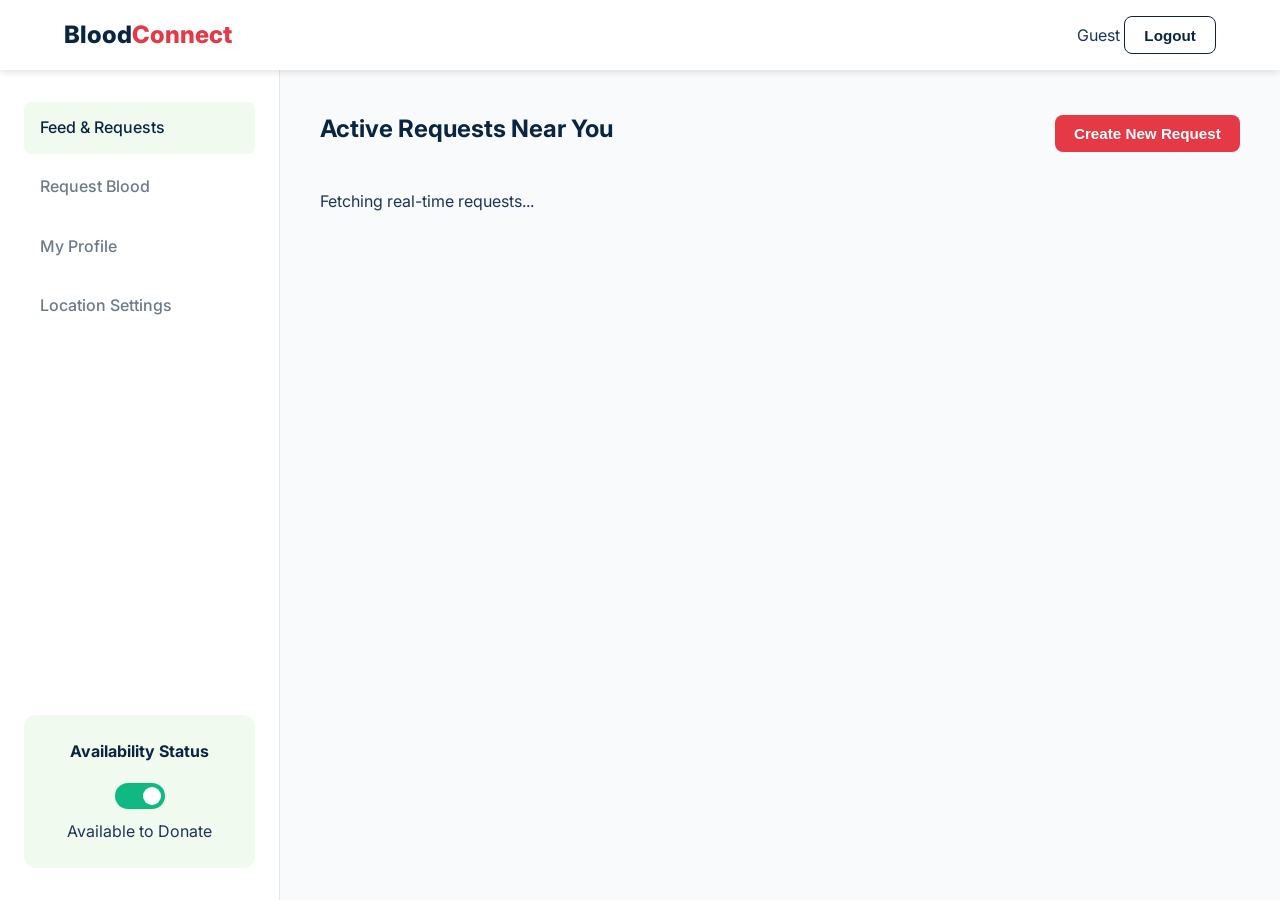
==== dashboard.html @ 0894acb3 "Blood Connect - Full project with Admin Dashboard, Events, and localStorage" ====
<!DOCTYPE html>
<html lang="en">
<head>
  <meta charset="UTF-8">
  <meta name="viewport" content="width=device-width, initial-scale=1.0">
  <title>Dashboard - Blood Connect</title>
  <link rel="stylesheet" href="css/style.css">
  <link href="https://fonts.googleapis.com/css2?family=Inter:wght@400;500;600;700&display=swap" rel="stylesheet">
</head>
<body class="dashboard-body">
  <header class="navbar dashboard-nav">
    <div class="logo">Blood<span>Connect</span></div>
    <div class="user-controls">
      <span id="userGreeting" class="user-greeting">Loading...</span>
      <button id="logoutBtn" class="btn btn-outline btn-small">Logout</button>
    </div>
  </header>

  <div class="dashboard-container">
    <aside class="sidebar">
      <nav class="side-nav">
        <a href="#" class="active" id="navFeed">Feed & Requests</a>
        <a href="request-blood.html" id="navRequest">Request Blood</a>
        <a href="#" id="navProfile">My Profile</a>
        <a href="#" id="navLocation">Location Settings</a>
      </nav>
      
      <div class="status-card">
        <h4>Availability Status</h4>
        <label class="toggle">
          <input type="checkbox" id="availabilityToggle" checked>
          <span class="slider round"></span>
        </label>
        <p id="availabilityText">Available to Donate</p>
      </div>
    </aside>

    <main class="dashboard-main">
      <div class="dashboard-header">
        <h2>Active Requests Near You</h2>
        <button class="btn btn-primary" id="newRequestBtn">Create New Request</button>
      </div>
      
      <div class="requests-feed" id="requestsFeed">
        <!-- JS will populate cards here -->
        <div class="loading-state">Fetching real-time requests...</div>
      </div>
    </main>
  </div>

  <!-- Real-time Match Notification Toast -->
  <div id="toastContainer" class="toast-container hidden">
    <div class="toast">
      <div class="toast-icon">⚠️</div>
      <div class="toast-content">
        <h4>Match Found!</h4>
        <p>A recipient needs O+ blood 2.5km away.</p>
      </div>
      <button class="toast-close">&times;</button>
    </div>
  </div>

  <script src="js/app.js" type="module"></script>
</body>
</html>
---- css/style.css ----
/* Base Variables - Blood Connect Deep/Medical Theme */
:root {
  --primary-red: #E63946;
  --primary-red-hover: #D62828;
  --dark-blue: #0A2540;
  --light-blue: #A8DADC;
  --bg-color: #F1FAEE;
  --white: #FFFFFF;
  --text-dark: #1D3557;
  --text-muted: #6C7A89;
  --border-color: #E2E8F0;
  --shadow-sm: 0 4px 6px -1px rgba(0, 0, 0, 0.1);
  --shadow-md: 0 10px 15px -3px rgba(0, 0, 0, 0.1);
  --shadow-lg: 0 20px 25px -5px rgba(0, 0, 0, 0.1);
  --transition: all 0.3s ease;
}

* {
  box-sizing: border-box;
  margin: 0;
  padding: 0;
}

body {
  font-family: 'Inter', sans-serif;
  background-color: var(--bg-color);
  color: var(--text-dark);
  line-height: 1.6;
}

/* Typography */
h1, h2, h3, h4 {
  color: var(--dark-blue);
  font-weight: 700;
  margin-bottom: 0.5rem;
}

.highlight {
  color: var(--primary-red);
}

/* Buttons */
.btn {
  display: inline-block;
  padding: 0.6rem 1.2rem;
  border-radius: 8px;
  font-weight: 600;
  font-size: 0.95rem;
  cursor: pointer;
  transition: var(--transition);
  border: none;
  text-align: center;
}

.btn-primary {
  background-color: var(--primary-red);
  color: var(--white);
}

.btn-primary:hover {
  background-color: var(--primary-red-hover);
  transform: translateY(-2px);
  box-shadow: var(--shadow-sm);
}

.btn-secondary {
  background-color: var(--dark-blue);
  color: var(--white);
}

.btn-secondary:hover {
  background-color: #1a416a;
  transform: translateY(-2px);
}

.btn-outline {
  background-color: transparent;
  color: var(--dark-blue);
  border: 1px solid var(--dark-blue);
}

.btn-outline:hover {
  background-color: var(--dark-blue);
  color: var(--white);
}

.btn-large {
  padding: 0.8rem 2rem;
  font-size: 1.1rem;
}

.full-width {
  width: 100%;
}

/* Navbar */
.navbar {
  display: flex;
  justify-content: space-between;
  align-items: center;
  padding: 1rem 5%;
  background-color: var(--white);
  box-shadow: var(--shadow-sm);
  position: sticky;
  top: 0;
  z-index: 100;
}

.logo {
  font-size: 1.5rem;
  font-weight: 800;
  color: var(--dark-blue);
}

.logo span {
  color: var(--primary-red);
}

/* Hero Section */
.hero {
  height: calc(100vh - 70px);
  display: flex;
  align-items: center;
  justify-content: space-between;
  text-align: left;
  background: linear-gradient(135deg, var(--bg-color) 0%, #e0eaf5 100%);
  padding: 2rem 5%;
  gap: 2rem;
}

.hero-content {
  flex: 1;
  max-width: 600px;
}

.hero h1 {
  font-size: 4rem;
  line-height: 1.1;
  margin-bottom: 1.5rem;
}

.hero p {
  font-size: 1.2rem;
  color: var(--text-muted);
  margin-bottom: 2.5rem;
}

.cta-group {
  display: flex;
  gap: 1rem;
  justify-content: flex-start;
}

/* Hero Carousel Elements */
.hero-image-slider {
  flex: 1;
  max-width: 500px;
  height: 400px;
  position: relative;
  border-radius: 16px;
  overflow: hidden;
  box-shadow: var(--shadow-lg);
}

.slide {
  position: absolute;
  top: 0;
  left: 0;
  width: 100%;
  height: 100%;
  object-fit: cover;
  opacity: 0;
  animation: fadeSlider 8s infinite ease-in-out;
}

.slide-1 {
  animation-delay: 0s;
}

.slide-2 {
  opacity: 0;
  animation-delay: 4s;
}

@keyframes fadeSlider {
  0%, 45% { opacity: 1; }
  50%, 95% { opacity: 0; }
  100% { opacity: 1; }
}

@media (max-width: 768px) {
  .hero {
    flex-direction: column;
    text-align: center;
    height: auto;
    padding-top: 4rem;
    padding-bottom: 4rem;
  }
  .hero-content {
    max-width: 100%;
  }
  .cta-group {
    justify-content: center;
  }
  .hero-image-slider {
    width: 100%;
    margin-top: 2rem;
    height: 300px;
  }
}

/* Features */
.features {
  display: grid;
  grid-template-columns: repeat(auto-fit, minmax(300px, 1fr));
  gap: 2rem;
  padding: 5rem 5%;
  background-color: var(--white);
}

.feature-card {
  padding: 2.5rem;
  border-radius: 16px;
  background: var(--white);
  box-shadow: var(--shadow-sm);
  transition: var(--transition);
  border: 1px solid var(--border-color);
  text-align: center;
}

.feature-card:hover {
  transform: translateY(-5px);
  box-shadow: var(--shadow-md);
}

.feature-icon {
  font-size: 3rem;
  margin-bottom: 1rem;
}

/* Modals */
.hidden {
  display: none !important;
}

.modal {
  position: fixed;
  top: 0; left: 0; right: 0; bottom: 0;
  background-color: rgba(10, 37, 64, 0.6);
  backdrop-filter: blur(5px);
  display: flex;
  align-items: center;
  justify-content: center;
  z-index: 1000;
}

.modal-content {
  background: var(--white);
  padding: 2.5rem;
  border-radius: 16px;
  width: 100%;
  max-width: 450px;
  position: relative;
  box-shadow: var(--shadow-lg);
  animation: fadeIn 0.3s ease-out;
}

@keyframes fadeIn {
  from { opacity: 0; transform: scale(0.95); }
  to { opacity: 1; transform: scale(1); }
}

.close-btn {
  position: absolute;
  top: 1.5rem;
  right: 1.5rem;
  font-size: 1.5rem;
  cursor: pointer;
  color: var(--text-muted);
  transition: var(--transition);
}

.close-btn:hover {
  color: var(--primary-red);
}

.form-group {
  margin-bottom: 1.2rem;
}

.form-group label {
  display: block;
  font-weight: 500;
  margin-bottom: 0.5rem;
  color: var(--dark-blue);
}

.form-group input, .form-group select {
  width: 100%;
  padding: 0.8rem;
  border: 1px solid var(--border-color);
  border-radius: 8px;
  font-family: inherit;
  font-size: 1rem;
  transition: var(--transition);
}

.form-group input:focus, .form-group select:focus {
  outline: none;
  border-color: var(--light-blue);
  box-shadow: 0 0 0 3px rgba(168, 218, 220, 0.4);
}

.auth-switch {
  margin-top: 1.5rem;
  text-align: center;
  font-size: 0.9rem;
}

.auth-switch a {
  color: var(--primary-red);
  text-decoration: none;
  font-weight: 600;
}

/* Dashboard Specific Layout */
.dashboard-body {
  background-color: #F8FAFC;
}

.dashboard-container {
  display: flex;
  min-height: calc(100vh - 70px);
}

.sidebar {
  width: 280px;
  background-color: var(--white);
  border-right: 1px solid var(--border-color);
  padding: 2rem 1.5rem;
  display: flex;
  flex-direction: column;
}

.side-nav a {
  display: block;
  padding: 0.8rem 1rem;
  color: var(--text-muted);
  text-decoration: none;
  border-radius: 8px;
  margin-bottom: 0.5rem;
  font-weight: 500;
  transition: var(--transition);
}

.side-nav a:hover, .side-nav a.active {
  background-color: var(--bg-color);
  color: var(--dark-blue);
}

.status-card {
  margin-top: auto;
  background: var(--bg-color);
  padding: 1.5rem;
  border-radius: 12px;
  text-align: center;
}

.dashboard-main {
  flex: 1;
  padding: 2.5rem;
}

.dashboard-header {
  display: flex;
  justify-content: space-between;
  align-items: center;
  margin-bottom: 2rem;
}

.requests-feed {
  display: flex;
  flex-direction: column;
  gap: 1.5rem;
}

.request-card {
  background: var(--white);
  padding: 1.5rem;
  border-radius: 12px;
  border-left: 5px solid var(--primary-red);
  box-shadow: var(--shadow-sm);
  display: flex;
  justify-content: space-between;
  align-items: center;
}

.request-info h3 {
  margin-bottom: 0.2rem;
}

.location-distance {
  color: var(--text-muted);
  font-size: 0.9rem;
  display: flex;
  align-items: center;
  gap: 0.4rem;
}

.blood-badge {
  background-color: #fee2e2;
  color: var(--primary-red);
  padding: 0.5rem 1rem;
  border-radius: 20px;
  font-weight: 700;
  font-size: 1.2rem;
}

/* Toggle Switch */
.toggle { position: relative; display: inline-block; width: 50px; height: 26px; margin: 10px 0; }
.toggle input { opacity: 0; width: 0; height: 0; }
.slider { position: absolute; cursor: pointer; top: 0; left: 0; right: 0; bottom: 0; background-color: #ccc; transition: .4s; }
.slider:before { position: absolute; content: ""; height: 18px; width: 18px; left: 4px; bottom: 4px; background-color: white; transition: .4s; }
input:checked + .slider { background-color: #10B981; }
input:checked + .slider:before { transform: translateX(24px); }
.slider.round { border-radius: 34px; }
.slider.round:before { border-radius: 50%; }

/* Toast Notification */
.toast-container {
  position: fixed;
  bottom: 2rem;
  right: 2rem;
  z-index: 2000;
}

.toast {
  background: var(--white);
  border-left: 6px solid var(--primary-red);
  box-shadow: var(--shadow-lg);
  padding: 1rem 1.5rem;
  border-radius: 8px;
  display: flex;
  align-items: center;
  gap: 1rem;
  animation: slideInRight 0.5s ease-out;
}

@keyframes slideInRight {
  from { transform: translateX(100%); opacity: 0; }
  to { transform: translateX(0); opacity: 1; }
}
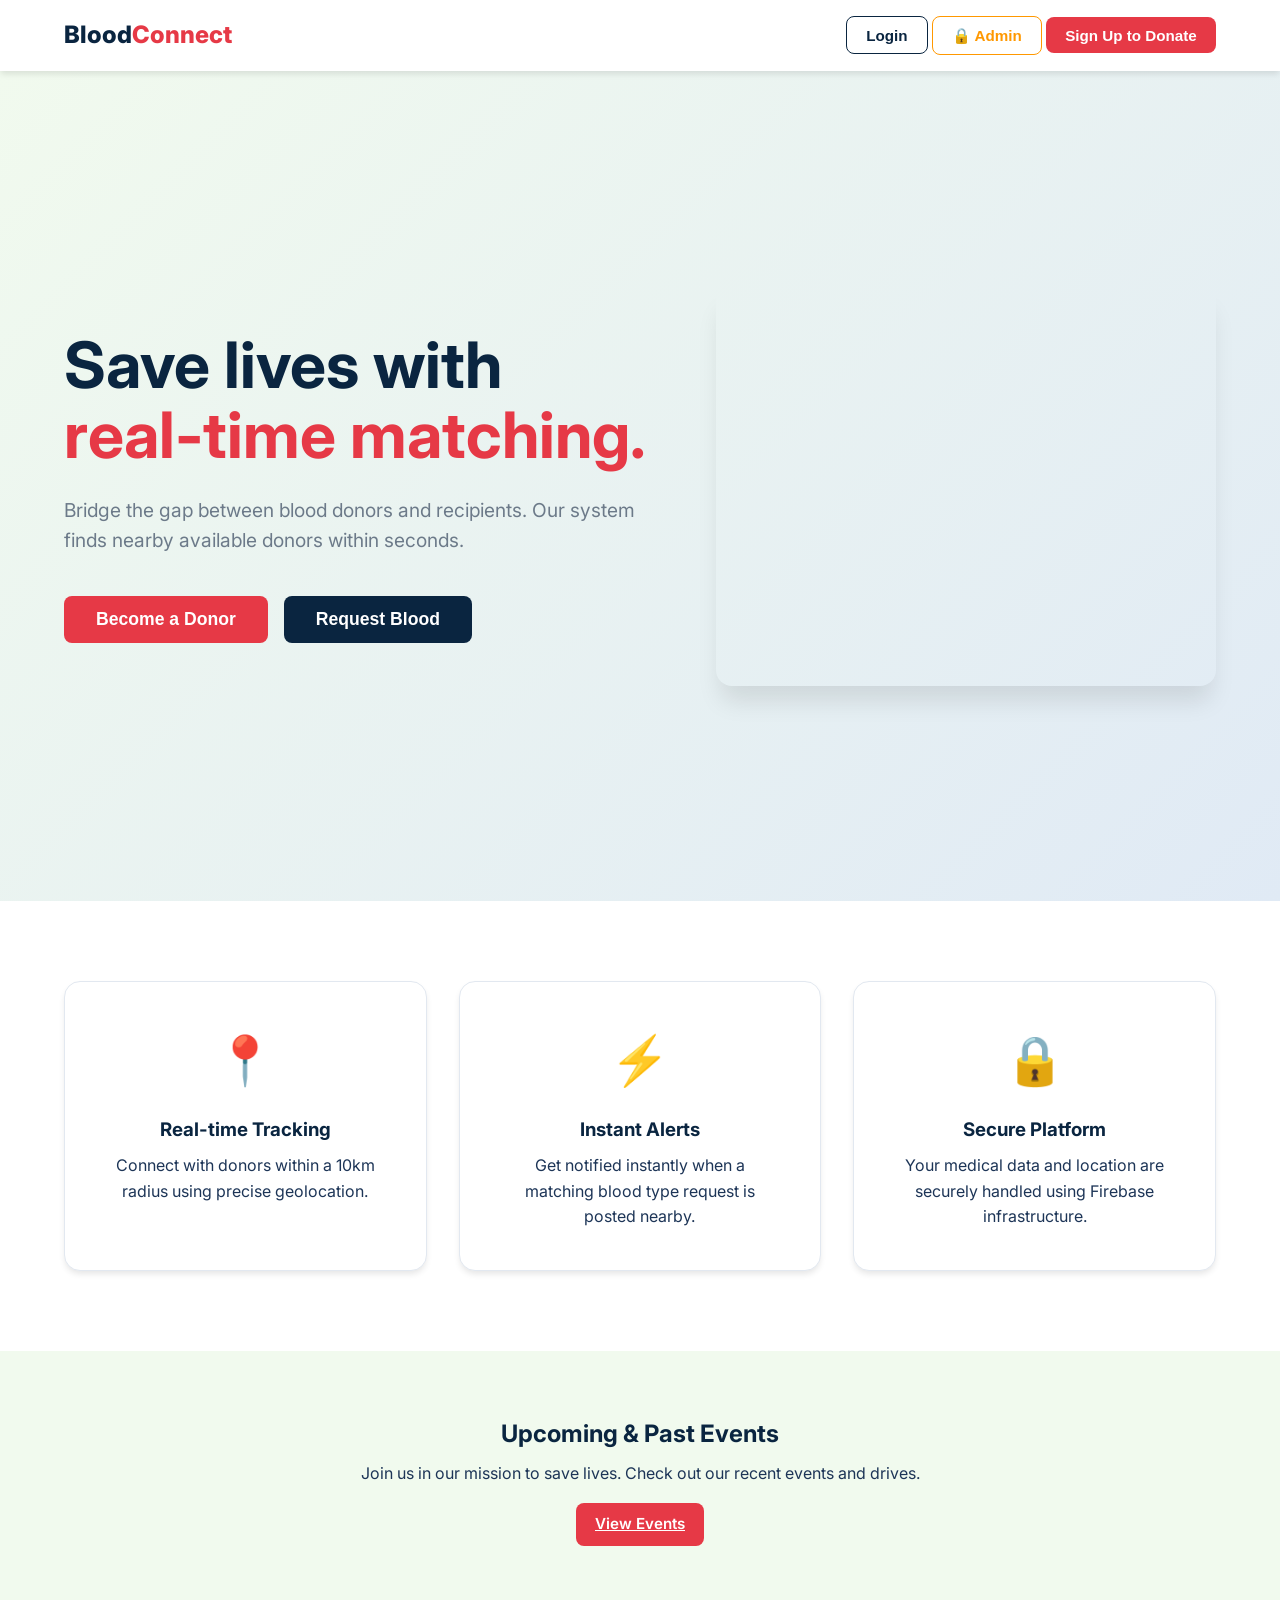
==== commit 9d7f5b27: "feat: Add Feed, Profile, and Location Settings panels to dashboard" ====
--- a/dashboard.html
+++ b/dashboard.html
@@ -6,6 +6,111 @@
   <title>Dashboard - Blood Connect</title>
   <link rel="stylesheet" href="css/style.css">
   <link href="https://fonts.googleapis.com/css2?family=Inter:wght@400;500;600;700&display=swap" rel="stylesheet">
+  <style>
+    .panel { display: none; }
+    .panel.active { display: block; }
+
+    /* Request Cards */
+    .request-card {
+      background: var(--white);
+      padding: 1.5rem;
+      border-radius: 12px;
+      border-left: 5px solid var(--primary-red);
+      box-shadow: var(--shadow-sm);
+      display: flex;
+      justify-content: space-between;
+      align-items: center;
+      transition: var(--transition);
+    }
+    .request-card:hover { transform: translateY(-2px); box-shadow: var(--shadow-md); }
+    .request-info h3 { margin-bottom: 0.3rem; }
+    .request-meta { color: var(--text-muted); font-size: 0.85rem; display: flex; gap: 1rem; flex-wrap: wrap; margin-top: 0.4rem; }
+    .request-meta span { display: flex; align-items: center; gap: 0.3rem; }
+    .blood-badge {
+      background-color: #fee2e2; color: var(--primary-red);
+      padding: 0.5rem 1rem; border-radius: 20px;
+      font-weight: 700; font-size: 1.2rem; white-space: nowrap;
+    }
+    .urgency-badge {
+      display: inline-block; padding: 0.2rem 0.6rem; border-radius: 6px;
+      font-size: 0.75rem; font-weight: 600; text-transform: uppercase;
+    }
+    .urgency-immediate { background: #fee2e2; color: #dc2626; }
+    .urgency-today { background: #fef3c7; color: #d97706; }
+    .urgency-scheduled { background: #dbeafe; color: #2563eb; }
+    .empty-state {
+      text-align: center; padding: 3rem; color: var(--text-muted);
+      background: var(--white); border-radius: 12px; box-shadow: var(--shadow-sm);
+    }
+    .empty-state .icon { font-size: 3rem; margin-bottom: 1rem; }
+
+    /* Profile Section */
+    .profile-card {
+      background: var(--white); border-radius: 16px;
+      box-shadow: var(--shadow-sm); padding: 2rem; max-width: 600px;
+    }
+    .profile-header {
+      display: flex; align-items: center; gap: 1.5rem;
+      margin-bottom: 2rem; padding-bottom: 1.5rem; border-bottom: 1px solid var(--border-color);
+    }
+    .profile-avatar {
+      width: 80px; height: 80px; border-radius: 50%;
+      background: linear-gradient(135deg, var(--primary-red), #ff6b6b);
+      display: flex; align-items: center; justify-content: center;
+      font-size: 2rem; color: white; font-weight: 700;
+    }
+    .profile-form .form-row {
+      display: grid; grid-template-columns: 1fr 1fr; gap: 1rem;
+    }
+    @media (max-width: 600px) {
+      .profile-form .form-row { grid-template-columns: 1fr; }
+    }
+    .profile-form .form-group { margin-bottom: 1.2rem; }
+    .save-msg {
+      display: inline-block; margin-left: 1rem; color: #10b981;
+      font-weight: 600; opacity: 0; transition: opacity 0.3s;
+    }
+    .save-msg.show { opacity: 1; }
+
+    /* Location Section */
+    .location-card {
+      background: var(--white); border-radius: 16px;
+      box-shadow: var(--shadow-sm); padding: 2rem; max-width: 600px;
+    }
+    .location-card .form-group { margin-bottom: 1.5rem; }
+    .range-container { position: relative; }
+    .range-container input[type="range"] {
+      width: 100%; height: 8px; -webkit-appearance: none;
+      background: linear-gradient(to right, var(--primary-red) 0%, #ddd 0%);
+      border-radius: 4px; outline: none;
+    }
+    .range-container input[type="range"]::-webkit-slider-thumb {
+      -webkit-appearance: none; width: 22px; height: 22px;
+      background: var(--primary-red); border-radius: 50%; cursor: pointer;
+      box-shadow: 0 2px 6px rgba(230,57,70,0.4);
+    }
+    .range-labels {
+      display: flex; justify-content: space-between;
+      font-size: 0.8rem; color: var(--text-muted); margin-top: 0.3rem;
+    }
+    .radius-value {
+      text-align: center; font-size: 2rem; font-weight: 700;
+      color: var(--primary-red); margin: 0.5rem 0;
+    }
+    .city-grid {
+      display: grid; grid-template-columns: repeat(auto-fill, minmax(140px, 1fr)); gap: 0.8rem;
+    }
+    .city-option {
+      padding: 0.8rem; border: 2px solid var(--border-color);
+      border-radius: 10px; text-align: center; cursor: pointer;
+      transition: var(--transition); font-weight: 500;
+    }
+    .city-option:hover { border-color: var(--light-blue); background: #f0f9ff; }
+    .city-option.selected {
+      border-color: var(--primary-red); background: #fee2e2; color: var(--primary-red);
+    }
+    .city-option .city-icon { font-size: 1.5rem; display: block; margin-bottom: 0.3rem; }
+  </style>
 </head>
 <body class="dashboard-body">
   <header class="navbar dashboard-nav">
@@ -19,10 +124,10 @@
   <div class="dashboard-container">
     <aside class="sidebar">
       <nav class="side-nav">
-        <a href="#" class="active" id="navFeed">Feed & Requests</a>
-        <a href="request-blood.html" id="navRequest">Request Blood</a>
-        <a href="#" id="navProfile">My Profile</a>
-        <a href="#" id="navLocation">Location Settings</a>
+        <a href="#" class="active" data-panel="feedPanel" id="navFeed">📋 Feed & Requests</a>
+        <a href="request-blood.html" id="navRequest">🩸 Request Blood</a>
+        <a href="#" data-panel="profilePanel" id="navProfile">👤 My Profile</a>
+        <a href="#" data-panel="locationPanel" id="navLocation">📍 Location Settings</a>
       </nav>
       
       <div class="status-card">
@@ -36,15 +141,140 @@
     </aside>
 
     <main class="dashboard-main">
-      <div class="dashboard-header">
-        <h2>Active Requests Near You</h2>
-        <button class="btn btn-primary" id="newRequestBtn">Create New Request</button>
-      </div>
-      
-      <div class="requests-feed" id="requestsFeed">
-        <!-- JS will populate cards here -->
-        <div class="loading-state">Fetching real-time requests...</div>
-      </div>
+
+      <!-- ===== PANEL 1: Feed & Requests ===== -->
+      <div id="feedPanel" class="panel active">
+        <div class="dashboard-header">
+          <h2>Active Requests Near You</h2>
+          <button class="btn btn-primary" id="newRequestBtn">+ New Request</button>
+        </div>
+        <div class="requests-feed" id="requestsFeed">
+          <div class="loading-state">Fetching requests...</div>
+        </div>
+      </div>
+
+      <!-- ===== PANEL 2: My Profile ===== -->
+      <div id="profilePanel" class="panel">
+        <div class="dashboard-header">
+          <h2>My Profile</h2>
+        </div>
+        <div class="profile-card">
+          <div class="profile-header">
+            <div class="profile-avatar" id="profileAvatar">?</div>
+            <div>
+              <h3 id="profileDisplayName">Loading...</h3>
+              <p style="color: var(--text-muted);" id="profileRole">Donor</p>
+            </div>
+          </div>
+          <form class="profile-form" id="profileForm">
+            <div class="form-row">
+              <div class="form-group">
+                <label for="profName">Full Name</label>
+                <input type="text" id="profName" placeholder="Your full name">
+              </div>
+              <div class="form-group">
+                <label for="profEmail">Email</label>
+                <input type="email" id="profEmail" placeholder="you@example.com" disabled>
+              </div>
+            </div>
+            <div class="form-row">
+              <div class="form-group">
+                <label for="profPhone">Phone Number</label>
+                <input type="tel" id="profPhone" placeholder="+91 98765 43210">
+              </div>
+              <div class="form-group">
+                <label for="profAge">Age</label>
+                <input type="number" id="profAge" placeholder="25" min="18" max="65">
+              </div>
+            </div>
+            <div class="form-row">
+              <div class="form-group">
+                <label for="profGender">Gender</label>
+                <select id="profGender">
+                  <option value="">Select</option>
+                  <option value="male">Male</option>
+                  <option value="female">Female</option>
+                  <option value="other">Other</option>
+                </select>
+              </div>
+              <div class="form-group">
+                <label for="profBloodType">Blood Type</label>
+                <select id="profBloodType">
+                  <option value="A+">A+</option>
+                  <option value="A-">A-</option>
+                  <option value="B+">B+</option>
+                  <option value="B-">B-</option>
+                  <option value="O+">O+</option>
+                  <option value="O-">O-</option>
+                  <option value="AB+">AB+</option>
+                  <option value="AB-">AB-</option>
+                </select>
+              </div>
+            </div>
+            <div class="form-group">
+              <label for="profAddress">Address</label>
+              <input type="text" id="profAddress" placeholder="Street, Area, City">
+            </div>
+            <div class="form-group">
+              <label for="profMedical">Medical Notes (optional)</label>
+              <input type="text" id="profMedical" placeholder="e.g., Last donated 3 months ago">
+            </div>
+            <button type="submit" class="btn btn-primary">Save Profile</button>
+            <span class="save-msg" id="profileSaveMsg">✓ Profile saved!</span>
+          </form>
+        </div>
+      </div>
+
+      <!-- ===== PANEL 3: Location Settings ===== -->
+      <div id="locationPanel" class="panel">
+        <div class="dashboard-header">
+          <h2>Location Settings</h2>
+        </div>
+        <div class="location-card">
+          <div class="form-group">
+            <label><strong>Select Your City</strong></label>
+            <p style="color:var(--text-muted); font-size:0.85rem; margin-bottom:0.8rem;">Choose your city to find donors and requests nearby.</p>
+            <div class="city-grid" id="cityGrid">
+              <div class="city-option" data-city="pune">
+                <span class="city-icon">🏙️</span> Pune
+              </div>
+              <div class="city-option" data-city="mumbai">
+                <span class="city-icon">🌊</span> Mumbai
+              </div>
+              <div class="city-option" data-city="delhi">
+                <span class="city-icon">🕌</span> Delhi
+              </div>
+              <div class="city-option" data-city="bangalore">
+                <span class="city-icon">🌳</span> Bangalore
+              </div>
+              <div class="city-option" data-city="hyderabad">
+                <span class="city-icon">🏰</span> Hyderabad
+              </div>
+              <div class="city-option" data-city="chennai">
+                <span class="city-icon">🛕</span> Chennai
+              </div>
+            </div>
+          </div>
+
+          <div class="form-group" style="margin-top: 2rem;">
+            <label><strong>Search Radius</strong></label>
+            <p style="color:var(--text-muted); font-size:0.85rem; margin-bottom:0.8rem;">Set how far you'd like to search for donors or requests.</p>
+            <div class="radius-value"><span id="radiusValue">10</span> km</div>
+            <div class="range-container">
+              <input type="range" id="radiusSlider" min="1" max="50" value="10" step="1">
+              <div class="range-labels">
+                <span>1 km</span>
+                <span>25 km</span>
+                <span>50 km</span>
+              </div>
+            </div>
+          </div>
+
+          <button class="btn btn-primary" id="saveLocationBtn" style="margin-top: 1.5rem;">Save Location Settings</button>
+          <span class="save-msg" id="locationSaveMsg">✓ Settings saved!</span>
+        </div>
+      </div>
+
     </main>
   </div>
 
@@ -60,6 +290,6 @@
     </div>
   </div>
 
-  <script src="js/app.js" type="module"></script>
+  <script src="js/dashboard.js" type="module"></script>
 </body>
 </html>
